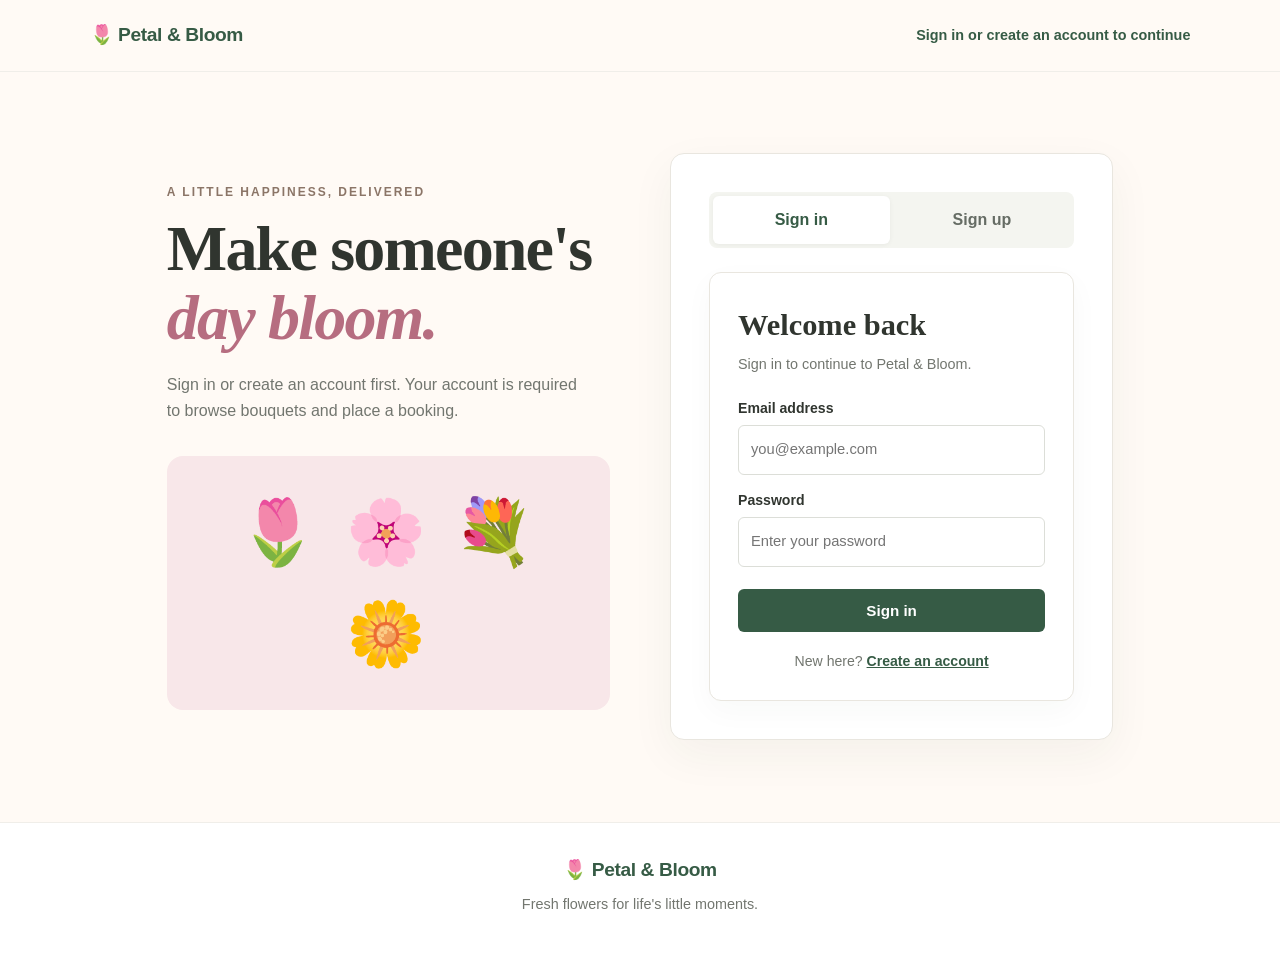
==== index.html @ d1f8afc2 "Update index.html" ====
<!DOCTYPE html>
<html>
<head>
  <title>Petal n Bloom</title>
  <link rel="stylesheet" href="style.css">
  <script src="auth-guard.js"></script>
</head>
<body>
  <header class="site-header">
    <a class="logo" href="#">🌷 Petal & Bloom</a>
    <nav>
      <a href="#flowers">Flowers</a>
      <a href="#booking">Book a bouquet</a>
      <a href="order.html">My orders</a>
      <span id="account-nav"><a href="auth.html">Sign in</a></span>
    </nav>
  </header>

  <main>
    <section class="hero">
      <div class="hero-copy">
        <p class="eyebrow">A little happiness, delivered</p>
        <h1>Flowers for<br><span>every feeling.</span></h1>
        <p>Thoughtful bouquets for birthdays, celebrations, and just-because moments.</p>
        <img src = "img23.jpg">
        <a class="button" href="#flowers">Explore bouquets</a>
      </div>

    </section>

    <section class="section" id="flowers">
      <div class="section-heading">
        <p class="eyebrow">Our favourites</p>
        <h2>Choose your bouquet</h2>
        <p>Simple, fresh, and picked just for you.</p>
      </div>
      <div class="flower-grid">
        <article class="flower-card">
          <div class="bouquet-image pink">🌷🌸🌷</div>
          <div class="card-content">
            <h3>Blush Romance</h3>
            <p>Soft pink blooms with a sweet touch.</p>
            <div class="card-bottom"><strong>₹799</strong><button class="select-button" data-bouquet="Blush Romance" data-price="799">Book this</button></div>
          </div>
        </article>
        <article class="flower-card">
          <div class="bouquet-image sunny">🌼🌻🌼</div>
          <div class="card-content">
            <h3>Sunshine Days</h3>
            <p>Bright yellow flowers to lift the mood.</p>
            <div class="card-bottom"><strong>₹499</strong><button class="select-button" data-bouquet="Sunshine Days" data-price="649">Book this</button></div>
          </div>
        </article>
        <article class="flower-card">
          <div class="bouquet-image lavender">💐🌸💐</div>
          <div class="card-content">
            <h3>Garden Mix</h3>
            <p>A colourful mix inspired by the garden.</p>
            <div class="card-bottom"><strong>₹999</strong><button class="select-button" data-bouquet="Garden Mix" data-price="999">Book this</button></div>
          </div>
        </article>
      </div>
    </section>

    <section class="booking-section" id="booking">
      <div class="booking-intro">
        <p class="eyebrow">Make it special</p>
        <h2>Book your flowers</h2>
        <p>Tell us where and when you'd like your bouquet. We'll prepare your booking details.</p>
        <div class="booking-perks">
          <div><strong>Freshly picked</strong><small>Prepared with care</small></div>
          <div><strong>Personal touch</strong><small>Add your own message</small></div>
          <div><strong>Easy booking</strong><small>Your details are remembered</small></div>
        </div>
        <div class="small-note">Fresh flowers · Thoughtful gifts · Made with care</div>
        <img src="img1.jpg">
      </div>
      <form id="booking-form">
        <label for="customer-name">Your name</label>
        <input id="customer-name" name="name" type="text" placeholder="Enter your name" required>

        <label for="customer-phone">Phone number</label>
        <input id="customer-phone" name="phone" type="tel" placeholder="e.g. 98765 43210" required>

        <label for="bouquet">Bouquet</label>
        <select id="bouquet" name="bouquet" required>
          <option value="">Choose a bouquet</option>
          <option value="Blush Romance" data-price="799">Blush Romance | ₹799</option>
          <option value="Sunshine Days" data-price="499">Sunshine Days | ₹499</option>
          <option value="Garden Mix" data-price="999">Garden Mix | ₹999</option>
        </select>

        <label for="delivery-date">Preferred delivery date</label>
        <input id="delivery-date" name="date" type="date" required>

        <label for="delivery-address">Delivery address</label>
        <textarea id="delivery-address" name="address" rows="3" placeholder="Enter your delivery address" required></textarea>

        <label for="message">Gift message <span>(optional)</span></label>
        <textarea id="message" name="message" rows="2" placeholder="Write a little note"></textarea>

        <div class="total-row"><span>Estimated total</span><strong id="total-price">Choose a bouquet</strong></div>
        <button class="button submit-button" type="submit">Place booking request</button>
      </form>
    </section>
  </main>

  <footer>
    <a class="logo" href="#">🌷 Petal n Bloom</a>
    <p>Fresh flowers for life's little moments.</p>
    <small>© 2026 Petal n Bloom</small>
  </footer>

  <script src="nav.js"></script>
  <script src="script.js"></script>
</body>
</html>
---- style.css ----
:root {
  --green: #365b45;
  --green-dark: #254332;
  --pink: #f8e7e9;
  --cream: #fffaf5;
  --text: #30352f;
  --muted: #72766f;
  --border: #e9e6df;
}
* { box-sizing: border-box; }
html { scroll-behavior: smooth; }
body { margin: 0; font-family: Arial, Helvetica, sans-serif; color: var(--text); background: #fff; line-height: 1.6; }
a { color: inherit; text-decoration: none; }
.site-header { display: flex; align-items: center; justify-content: space-between; padding: 20px 7%; border-bottom: 1px solid #f0eee9; }
.logo { color: var(--green); font-weight: 700; font-size: 1.2rem; letter-spacing: -.4px; }
nav { display: flex; gap: 28px; color: #555c54; font-size: .95rem; }
nav a:hover { color: var(--green); }
.hero { display: grid; grid-template-columns: 1fr 1fr; align-items: center; gap: 40px; padding: 75px 10% 85px; background: var(--cream); overflow: hidden; }
.eyebrow { text-transform: uppercase; letter-spacing: 2px; color: #8b7567; font-size: .75rem; font-weight: 700; margin: 0 0 12px; }
h1, h2, h3, p { margin-top: 0; }
h1 { font-family: Georgia, 'Times New Roman', serif; font-size: clamp(2.8rem, 5vw, 4.6rem); line-height: 1.08; letter-spacing: -1.8px; margin-bottom: 20px; }
h1 span { color: #b66d80; font-style: italic; }
.hero-copy > p:not(.eyebrow) { max-width: 420px; color: var(--muted); margin-bottom: 28px; }
.button { display: inline-block; background: var(--green); color: #fff; padding: 13px 22px; border: 0; border-radius: 6px; font-weight: 700; font-size: .95rem; cursor: pointer; transition: background .2s, transform .2s; }
.button:hover { background: var(--green-dark); transform: translateY(-1px); }
.hero-art { min-height: 320px; border-radius: 48% 48% 12px 12px; background: #f4dfe2; display: flex; align-items: center; justify-content: center; position: relative; }
.flower { position: absolute; filter: drop-shadow(0 8px 5px #b78b8b22); }
.flower-one { font-size: 7rem; left: 21%; top: 17%; transform: rotate(-14deg); }
.flower-two { font-size: 6.5rem; right: 18%; top: 14%; transform: rotate(12deg); }
.flower-three { font-size: 8rem; left: 37%; top: 37%; transform: rotate(5deg); }
.leaf { position: absolute; font-size: 5rem; right: 25%; bottom: 12%; transform: rotate(-20deg); }
.hero-note { position: absolute; bottom: 22px; left: 22px; background: #fffaf5; color: var(--green); border-radius: 8px; padding: 12px 16px; font-family: Georgia, serif; font-style: italic; font-size: .9rem; box-shadow: 0 6px 20px #4c3c2a10; }
.section { padding: 75px 8%; }
.section-heading { text-align: center; margin-bottom: 36px; }
.section-heading h2, .booking-intro h2 { font-family: Georgia, serif; font-size: clamp(2rem, 3vw, 2.8rem); line-height: 1.2; margin-bottom: 10px; }
.section-heading > p:last-child { color: var(--muted); }
.flower-grid { display: grid; grid-template-columns: repeat(3, minmax(0, 1fr)); gap: 24px; max-width: 1100px; margin: auto; }
.flower-card { border: 1px solid var(--border); border-radius: 12px; overflow: hidden; background: #fff; transition: transform .2s, box-shadow .2s; }
.flower-card:hover { transform: translateY(-4px); box-shadow: 0 12px 30px #243d2910; }
.bouquet-image { height: 190px; display: flex; justify-content: center; align-items: center; gap: 4px; font-size: 3.5rem; }
.pink { background: #f8e9ed; }
.sunny { background: #fbf0d6; }
.lavender { background: #eee8f5; }
.card-content { padding: 20px; }
.card-content h3 { margin-bottom: 5px; font-family: Georgia, serif; font-size: 1.3rem; }
.card-content p { color: var(--muted); font-size: .9rem; min-height: 44px; margin-bottom: 18px; }
.card-bottom { display: flex; align-items: center; justify-content: space-between; gap: 10px; }
.card-bottom strong { color: var(--green); font-size: 1.1rem; }
.select-button { border: 1px solid #cbd6cc; background: white; color: var(--green); padding: 9px 12px; border-radius: 5px; cursor: pointer; font-weight: 700; }
.select-button:hover { background: #f0f5f0; }
.booking-section { display: grid; grid-template-columns: .85fr 1fr; gap: 70px; padding: 75px 10%; background: #f7f8f3; align-items: start; }
.booking-intro { padding-top: 22px; }
.booking-intro > p:not(.eyebrow) { color: var(--muted); max-width: 370px; }
.small-note { color: var(--green); font-size: .88rem; margin-top: 28px; line-height: 2; }
form { background: #fff; border: 1px solid var(--border); border-radius: 12px; padding: 28px; box-shadow: 0 10px 30px #1e352008; }
form label { display: block; font-weight: 700; font-size: .88rem; margin: 14px 0 6px; }
form label:first-child { margin-top: 0; }
label span { color: var(--muted); font-weight: 400; }
input, select, textarea { width: 100%; padding: 12px; border: 1px solid #dcded8; border-radius: 6px; background: #fff; color: var(--text); font: inherit; font-size: .92rem; }
input:focus, select:focus, textarea:focus { outline: 2px solid #d4e1d5; border-color: #77917b; }
textarea { resize: vertical; }
.total-row { display: flex; align-items: center; justify-content: space-between; gap: 10px; padding: 18px 0; margin-top: 8px; border-top: 1px solid var(--border); }
.total-row strong { color: var(--green); }
.submit-button { width: 100%; }
.form-note { color: var(--muted); font-size: .76rem; margin: 12px 0 0; text-align: center; }
footer { padding: 32px 7%; text-align: center; border-top: 1px solid #f0eee9; }
footer p { color: var(--muted); margin: 8px 0; font-size: .9rem; }
footer small { color: #90938d; }
.modal { display: none; position: fixed; inset: 0; z-index: 5; background: #17221bc2; padding: 20px; align-items: center; justify-content: center; }
.modal.show { display: flex; }
.modal-card { max-width: 420px; width: 100%; background: #fffaf5; text-align: center; border-radius: 14px; padding: 36px 28px; box-shadow: 0 20px 70px #0002; }
.modal-flower { font-size: 3.2rem; margin-bottom: 10px; }
.modal-card h2 { font-family: Georgia, serif; color: var(--green); }
.modal-card p { color: var(--muted); }
@media (max-width: 760px) {
  .site-header { padding: 16px 5%; }
  nav { gap: 14px; font-size: .82rem; }
  .hero { grid-template-columns: 1fr; padding: 55px 7%; gap: 35px; }
  .hero-art { min-height: 270px; }
  .flower-grid { grid-template-columns: 1fr; max-width: 420px; }
  .bouquet-image { height: 160px; }
  .booking-section { grid-template-columns: 1fr; padding: 55px 6%; gap: 25px; }
  form { padding: 22px; }
}
@media (max-width: 390px) { .logo { font-size: 1rem; } nav { gap: 10px; } nav a { font-size: .75rem; } }


/* Sign-in and sign-up page */
.auth-page { min-height: 100vh; background: var(--cream, #fffaf5); }
.back-link { color: var(--green, #365b45); font-size: .9rem; font-weight: 700; }
.auth-wrap { max-width: 1100px; margin: 0 auto; padding: 65px 6%; display: grid; grid-template-columns: 1fr 1fr; gap: 60px; align-items: center; min-height: calc(100vh - 150px); }
.auth-art { padding: 20px 0; }
.auth-art h1 { font-family: Georgia, serif; font-size: clamp(2.7rem, 5vw, 4.3rem); line-height: 1.08; margin: 0 0 20px; }
.auth-art h1 span { color: #b66d80; font-style: italic; }
.auth-art > p:not(.eyebrow) { max-width: 410px; color: var(--muted, #72766f); }
.auth-flowers { margin-top: 32px; font-size: clamp(2.5rem, 5vw, 4rem); background: #f8e7e9; border-radius: 16px; padding: 25px 18px; text-align: center; letter-spacing: 5px; }
.auth-card { background: white; border: 1px solid #e9e6df; border-radius: 14px; padding: clamp(22px, 4vw, 38px); box-shadow: 0 15px 45px #243d290d; }
.auth-tabs { display: grid; grid-template-columns: 1fr 1fr; background: #f4f5f0; border-radius: 8px; padding: 4px; gap: 4px; margin-bottom: 24px; }
.auth-tab { border: 0; border-radius: 6px; padding: 11px; cursor: pointer; color: #656c64; background: transparent; font: inherit; font-weight: 700; }
.auth-tab.active { color: #365b45; background: white; box-shadow: 0 1px 5px #0000000d; }
.auth-form h2 { font-family: Georgia, serif; font-size: 1.9rem; margin: 0 0 4px; color: #30352f; }
.auth-subtitle { color: #72766f; font-size: .9rem; margin: 0 0 20px; }
.auth-form label { display: block; font-weight: 700; font-size: .88rem; margin: 14px 0 6px; }
.auth-form input { width: 100%; padding: 12px; border: 1px solid #dcded8; border-radius: 6px; font: inherit; font-size: .92rem; }
.auth-form input:focus { outline: 2px solid #d4e1d5; border-color: #77917b; }
.auth-submit { width: 100%; margin-top: 22px; }
.auth-switch { color: #72766f; text-align: center; font-size: .88rem; margin: 18px 0 0; }
.text-button { background: none; border: 0; padding: 0; color: #365b45; text-decoration: underline; font: inherit; font-weight: 700; cursor: pointer; }
.auth-message { display: none; border-radius: 6px; padding: 10px 12px; margin: 0 0 16px; font-size: .88rem; }
.auth-message.show { display: block; }
.auth-message.error { background: #fff0ed; color: #9b3526; }
.auth-message.success { background: #edf6ee; color: #285b38; }
.demo-note { color: #898d86; font-size: .74rem; line-height: 1.5; margin: 22px 0 0; text-align: center; }
.auth-page footer { background: #fff; }
@media (max-width: 760px) {
  .auth-wrap { grid-template-columns: 1fr; gap: 24px; padding: 35px 6% 50px; }
  .auth-art { padding: 0; }
  .auth-art h1 { font-size: 2.8rem; }
  .auth-flowers { padding: 16px; margin-top: 20px; }
}

/* Order page and delivery tracking */
.orders-page { min-height: 65vh; background: #fffaf5; padding: 65px 7% 80px; }
.orders-heading { max-width: 900px; margin: 0 auto 35px; }
.orders-heading h1 { font-family: Georgia, serif; font-size: clamp(2.6rem, 5vw, 4rem); margin: 8px 0 12px; }
.orders-heading h1 span { color: #b66d80; font-style: italic; }
.orders-heading > p:last-child { color: var(--muted); }
.order-card, .empty-orders { max-width: 900px; margin: 0 auto 24px; background: white; border: 1px solid var(--border); border-radius: 14px; padding: 28px; box-shadow: 0 10px 30px #1e352008; }
.order-card-heading { display: flex; justify-content: space-between; align-items: center; gap: 15px; padding-bottom: 20px; border-bottom: 1px solid var(--border); }
.order-label { color: var(--muted); font-size: .72rem; letter-spacing: 1.5px; margin: 0 0 5px; }
.order-card-heading h2, .empty-orders h2 { font-family: Georgia, serif; color: var(--green); margin: 0; }
.order-status { background: #edf5ed; color: var(--green); padding: 8px 12px; border-radius: 30px; font-size: .82rem; font-weight: 700; }
.order-details { display: grid; grid-template-columns: 1fr 1fr; gap: 18px; padding: 22px 0; }
.order-details div { display: flex; flex-direction: column; gap: 5px; overflow-wrap: anywhere; }
.order-details span { color: var(--muted); font-size: .82rem; }
.tracking-title { font-family: Georgia, serif; margin: 8px 0 20px; }
.tracking-steps { display: grid; grid-template-columns: repeat(4, 1fr); gap: 10px; }
.tracking-step { display: flex; flex-direction: column; align-items: center; text-align: center; gap: 9px; color: #858980; font-size: .82rem; }
.step-dot { width: 32px; height: 32px; display: grid; place-items: center; border-radius: 50%; border: 1px solid #dcded8; background: #f5f5f1; font-weight: 700; }
.tracking-step.current { color: var(--green); font-weight: 700; }
.tracking-step.current .step-dot { color: white; background: var(--green); border-color: var(--green); }
.tracking-note { margin: 22px 0 0; padding: 12px 14px; border-radius: 7px; background: #f7f8f3; color: var(--muted); font-size: .8rem; line-height: 1.5; }
.empty-orders { text-align: center; padding: 45px 25px; }
.empty-orders > div { font-size: 3rem; }
.empty-orders p { color: var(--muted); }
.order-actions { max-width: 900px; margin: 25px auto 0; }
@media (max-width: 600px) { .orders-page { padding: 45px 5% 60px; } .order-card { padding: 20px; } .order-details { grid-template-columns: 1fr; } .tracking-steps { grid-template-columns: repeat(2, 1fr); row-gap: 22px; } .order-card-heading { align-items: flex-start; flex-direction: column; } }


/* Account profile */
.profile-page { max-width: 850px; margin: 0 auto; padding: 55px 24px 80px; }
.profile-card { border: 1px solid var(--border); border-radius: 14px; padding: 28px; margin: 24px 0; box-shadow: 0 8px 28px #243d2908; }
.profile-card h2 { font-family: Georgia, serif; margin-bottom: 6px; }
.profile-hint { color: var(--muted); }
.profile-form { display: grid; gap: 10px; max-width: 560px; }
.profile-form input { width: 100%; padding: 12px 13px; border: 1px solid var(--border); border-radius: 7px; font: inherit; margin-bottom: 8px; }
.profile-form .button { justify-self: start; }
.profile-update-item { display: grid; grid-template-columns: 1fr auto; gap: 5px 12px; padding: 15px 0; border-bottom: 1px solid var(--border); }
.profile-update-item p { grid-column: 1 / -1; color: var(--muted); margin: 0; font-size: .9rem; }
.profile-orders-button { margin-top: 22px; }
.profile-nav-link { white-space: nowrap; }
@media (max-width: 700px) {
  .site-header { align-items: flex-start; gap: 15px; flex-direction: column; }
  nav { flex-wrap: wrap; gap: 14px; }
  .profile-card { padding: 20px; }
}


/* Accessible, responsive profile layout */
.profile-page { max-width: 1120px; padding: 48px 24px 76px; }
.profile-page-heading { max-width: 760px; margin: 0 auto 30px; }
.profile-page-heading h1 { font-family: Georgia, serif; font-size: clamp(2.35rem, 4vw, 3.4rem); line-height: 1.08; margin: 8px 0 12px; color: var(--text, #30362f); }
.profile-page-heading h1 span { color: #b66d80; font-style: italic; }
.profile-intro { color: var(--muted); line-height: 1.65; max-width: 600px; margin: 0; }
.profile-layout { display: grid; grid-template-columns: 250px minmax(0, 1fr); gap: 24px; align-items: start; }
.profile-sidebar { border: 1px solid var(--border); border-radius: 14px; background: #fff; padding: 20px; position: sticky; top: 20px; }
.profile-identity { display: flex; align-items: center; gap: 12px; padding: 2px 0 20px; border-bottom: 1px solid var(--border); min-width: 0; }
.profile-avatar { width: 44px; height: 44px; flex: 0 0 44px; display: grid; place-items: center; border-radius: 50%; background: #f8e9ec; font-size: 1.25rem; }
.profile-identity-label { margin: 0 0 3px; color: var(--muted); font-size: .78rem; }
.profile-identity-name { margin: 0; font-weight: 700; overflow-wrap: anywhere; }
.profile-menu { display: grid; gap: 6px; padding: 18px 0; }
.profile-menu-link { display: flex; align-items: center; gap: 10px; padding: 11px 12px; border-radius: 8px; text-decoration: none; color: var(--text, #30362f); line-height: 1.35; }
.profile-menu-link:hover { background: #f8f5f1; }
.profile-menu-link.active { color: #2f5a43; background: #edf4ee; font-weight: 700; }
.profile-sidebar-footer { border-top: 1px solid var(--border); padding-top: 16px; }
.profile-sidebar-footer p { color: var(--muted); font-size: .88rem; margin: 0 0 8px; }
.profile-content { min-width: 0; }
.profile-card { margin: 0 0 22px; padding: clamp(20px, 3vw, 30px); background: #fff; }
.profile-section-heading { display: flex; align-items: flex-start; justify-content: space-between; gap: 16px; margin-bottom: 24px; }
.profile-section-heading .eyebrow { margin: 0 0 7px; }
.profile-section-heading h2 { font-family: Georgia, serif; font-size: clamp(1.35rem, 2.4vw, 1.75rem); margin: 0 0 7px; line-height: 1.2; }
.profile-section-heading .profile-hint { margin: 0; line-height: 1.55; }
.profile-section-icon { display: grid; place-items: center; width: 42px; height: 42px; flex: 0 0 42px; background: #fbf0f2; border-radius: 12px; color: #b66d80; font-size: 1.35rem; }
.profile-fields-grid { display: grid; grid-template-columns: repeat(2, minmax(0, 1fr)); gap: 18px 16px; }
.profile-field { min-width: 0; display: grid; gap: 7px; }
.profile-field-wide { grid-column: 1 / -1; }
.profile-field label { font-size: .92rem; font-weight: 700; }
.profile-form input { margin: 0; min-height: 46px; color: #30362f; background: #fff; }
.profile-form input:focus-visible, .profile-menu-link:focus-visible, .profile-form button:focus-visible, .profile-sidebar button:focus-visible, .profile-orders-button:focus-visible { outline: 3px solid #bb7a8a; outline-offset: 3px; }
.field-help { color: var(--muted); font-size: .82rem; line-height: 1.45; margin: 0; }
.profile-form-actions { display: flex; align-items: center; flex-wrap: wrap; gap: 14px; margin-top: 22px; }
.profile-save-note { color: var(--muted); font-size: .84rem; }
.button-secondary { background: #fff; color: #315b43; border: 1px solid #b9cbbd; }
.button-secondary:hover { background: #f1f6f1; color: #254a35; }
.profile-update-item { align-items: start; }
.profile-update-item strong { overflow-wrap: anywhere; }
.order-status { display: inline-block; justify-self: end; border-radius: 999px; background: #edf4ee; color: #2f5a43; padding: 5px 10px; font-size: .78rem; font-weight: 700; text-align: center; }
.profile-orders-button { margin-top: 20px; }
.profile-sidebar .text-button { min-height: 36px; }
@media (max-width: 760px) {
  .profile-page { padding: 34px 18px 56px; }
  .profile-layout { grid-template-columns: minmax(0, 1fr); gap: 18px; }
  .profile-sidebar { position: static; padding: 16px; }
  .profile-menu { grid-template-columns: repeat(2, minmax(0, 1fr)); }
  .profile-menu-link { align-items: flex-start; font-size: .9rem; }
  .profile-menu-link:last-child { grid-column: 1 / -1; }
  .profile-sidebar-footer { display: flex; align-items: center; justify-content: space-between; gap: 12px; }
  .profile-sidebar-footer p { margin: 0; }
}
@media (max-width: 480px) {
  .profile-fields-grid { grid-template-columns: minmax(0, 1fr); }
  .profile-field-wide { grid-column: auto; }
  .profile-menu { grid-template-columns: minmax(0, 1fr); }
  .profile-menu-link:last-child { grid-column: auto; }
  .profile-section-icon { display: none; }
  .profile-update-item { grid-template-columns: minmax(0, 1fr); }
  .order-status { justify-self: start; }
  .profile-update-item p { grid-column: auto; }
  .profile-form-actions { align-items: flex-start; flex-direction: column; }
}
@media (prefers-reduced-motion: reduce) {
  .button { transition: none; }
  .button:hover { transform: none; }
}

/* Warm, fuller layouts: keep large panels visually alive without changing the demo data model. */
.profile-body { background: #f8faf6; }
.profile-page { max-width: 1240px; padding-top: 38px; }
.profile-welcome { display: flex; justify-content: space-between; align-items: end; gap: 30px; margin-bottom: 26px; padding: 8px 4px 0; }
.profile-welcome h1 { font-size: clamp(2.25rem, 4vw, 3.65rem); margin: 0 0 10px; }
.profile-welcome .profile-intro { max-width: 700px; }
.profile-welcome-action { flex: 0 0 auto; display: inline-flex; align-items: center; gap: 7px; padding: 11px 15px; border-radius: 999px; background: #edf4ee; color: #2f5a43; font-weight: 700; border: 1px solid #d7e5da; }
.profile-welcome-action:hover { background: #e4efe6; }
.profile-layout { grid-template-columns: 270px minmax(0, 1fr); gap: 26px; }
.profile-sidebar { overflow: hidden; background: linear-gradient(180deg, #ffffff 0%, #f8fbf7 100%); box-shadow: 0 12px 32px #243d2909; }
.profile-brand-card { padding-bottom: 18px; border-bottom: 1px solid var(--border); }
.profile-brand-card .profile-avatar { width: 58px; height: 58px; font-size: 1.7rem; margin-bottom: 12px; box-shadow: inset 0 0 0 8px #f8e9ec; }
.profile-identity-label { letter-spacing: 1.3px; text-transform: uppercase; font-size: .68rem; font-weight: 700; }
.profile-identity-name { font-family: Georgia, serif; font-size: 1.12rem; margin-bottom: 8px; }
.profile-member-pill { display: inline-block; background: #fff2f4; color: #a35e72; border-radius: 999px; padding: 4px 9px; font-size: .7rem; font-weight: 700; }
.profile-menu { padding: 15px 0; }
.profile-menu-link { padding: 12px 13px; }
.profile-sidebar-note { display: flex; gap: 10px; padding: 13px; background: #eef6ef; border-radius: 12px; color: #315b43; font-size: .78rem; line-height: 1.4; }
.profile-sidebar-note > span { font-size: 1.1rem; }
.profile-sidebar-note p { margin: 3px 0 0; color: #65766a; }
.profile-sidebar-footer { margin-top: 15px; }
.profile-floral-art { min-height: 105px; margin: 18px -20px -20px; padding: 10px 18px; background: linear-gradient(135deg, #edf6ef, #f8eef0); color: #477258; font-size: 2.2rem; line-height: .85; position: relative; overflow: hidden; }
.profile-floral-art span { color: #c66f87; font-size: 2.8rem; }
.profile-floral-art small { position: absolute; right: 15px; bottom: 13px; font-family: Georgia, serif; font-size: .76rem; line-height: 1.15; color: #52705d; text-align: right; }
.profile-card { border-color: #e4e8e1; box-shadow: 0 12px 35px #243d2908; }
.profile-personal-card { min-height: 410px; }
.profile-input-wrap { display: flex; align-items: center; min-height: 48px; border: 1px solid #dcded8; border-radius: 9px; background: #fff; overflow: hidden; }
.profile-input-wrap > span { width: 42px; display: grid; place-items: center; color: #477258; font-size: .9rem; }
.profile-input-wrap input { border: 0 !important; border-radius: 0 !important; box-shadow: none !important; padding-left: 0; }
.profile-input-wrap:focus-within { outline: 2px solid #d4e1d5; border-color: #77917b; }
.profile-input-wrap input:focus { outline: none; }
.mini-link { color: #2f6a45; font-size: .86rem; font-weight: 700; white-space: nowrap; }
.profile-updates-card { min-height: 250px; }
.profile-updates-card #profile-updates:empty { min-height: 70px; }
.profile-update-item { background: #fbfcfa; border: 1px solid #e8ede7; border-radius: 10px; padding: 13px 14px; margin-bottom: 9px; }
.profile-discovery { display: flex; align-items: center; justify-content: space-between; gap: 18px; margin-top: 16px; padding: 14px; border-radius: 12px; background: linear-gradient(90deg, #fff5f6, #f1f7f2); border: 1px solid #eee9e5; }
.discovery-copy { display: flex; align-items: center; gap: 12px; }
.discovery-icon { width: 38px; height: 38px; display: grid; place-items: center; border-radius: 11px; background: #fff; font-size: 1.3rem; }
.discovery-copy strong { display: block; font-size: .9rem; }
.discovery-copy p { margin: 2px 0 0; color: var(--muted); font-size: .78rem; line-height: 1.4; }
.profile-discovery .button { padding: 10px 14px; white-space: nowrap; }

.booking-section { grid-template-columns: .95fr 1.05fr; gap: 58px; padding-top: 82px; padding-bottom: 82px; background: linear-gradient(135deg, #f4f8f2 0%, #fbf7f4 100%); }
.booking-intro { position: relative; }
.booking-showcase { height: 235px; margin: 30px 0 24px; position: relative; border-radius: 28px; overflow: hidden; background: radial-gradient(circle at 70% 20%, #fff 0 10%, transparent 11%), linear-gradient(135deg, #e9f2e9, #f8e9ec); box-shadow: inset 0 0 0 1px #e3e9e2; }
.booking-showcase::before, .booking-showcase::after { content: ''; position: absolute; border-radius: 50%; background: #ffffff75; }
.booking-showcase::before { width: 170px; height: 170px; left: -45px; bottom: -75px; }
.booking-showcase::after { width: 110px; height: 110px; right: -25px; top: -35px; }
.showcase-bloom { position: absolute; z-index: 1; filter: drop-shadow(0 8px 7px #6d756c22); }
.bloom-a { font-size: 5.2rem; left: 17%; bottom: 25px; transform: rotate(-10deg); }
.bloom-b { font-size: 4.4rem; left: 39%; top: 37px; transform: rotate(8deg); }
.bloom-c { font-size: 4.8rem; right: 17%; bottom: 33px; transform: rotate(12deg); }
.showcase-leaf { position: absolute; z-index: 1; font-size: 4.2rem; right: 33%; bottom: 8px; transform: rotate(-20deg); }
.showcase-tag { position: absolute; z-index: 2; right: 18px; top: 18px; padding: 9px 12px; background: #fffaf5e8; color: #365b45; border-radius: 10px; font-family: Georgia, serif; font-size: .78rem; line-height: 1.15; box-shadow: 0 8px 20px #31432d14; }
.showcase-tag strong { font-size: .95rem; }
.booking-perks { display: grid; grid-template-columns: repeat(3, 1fr); gap: 9px; }
.booking-perks > div { padding: 12px 10px; border: 1px solid #e0e8df; background: #ffffffaa; border-radius: 11px; }
.booking-perks span { display: block; color: #b66d80; font-weight: 700; margin-bottom: 2px; }
.booking-perks strong { display: block; font-size: .76rem; color: #315b43; }
.booking-perks small { display: block; color: var(--muted); font-size: .68rem; line-height: 1.3; margin-top: 2px; }
.booking-section form { box-shadow: 0 18px 50px #243d2914; border-color: #e5e8e2; padding: 30px; }
.booking-section form::before { content: 'YOUR BOOKING DETAILS'; display: block; color: #8b7567; letter-spacing: 2px; font-size: .68rem; font-weight: 700; margin-bottom: 8px; }

@media (max-width: 820px) {
  .profile-welcome { align-items: flex-start; flex-direction: column; }
  .profile-welcome-action { align-self: flex-start; }
  .booking-perks { grid-template-columns: 1fr; }
}
@media (max-width: 760px) {
  .profile-floral-art { display: none; }
  .profile-discovery { align-items: flex-start; flex-direction: column; }
  .profile-discovery .button { width: 100%; text-align: center; }
  .booking-showcase { height: 210px; }
  .booking-section form { padding: 22px; }
}
.profile-empty-state { display: flex; align-items: center; gap: 14px; padding: 16px; border: 1px dashed #d8e2d9; border-radius: 12px; background: #fbfcfa; color: #315b43; }
.empty-bloom { width: 46px; height: 46px; display: grid; place-items: center; flex: 0 0 46px; border-radius: 14px; background: #f9e9ed; font-size: 1.5rem; }
.profile-empty-state strong { font-size: .9rem; }
.profile-empty-state p { margin: 3px 0 0; color: var(--muted); font-size: .78rem; line-height: 1.45; }
@media (max-width: 480px) { .profile-empty-state { align-items: flex-start; } }
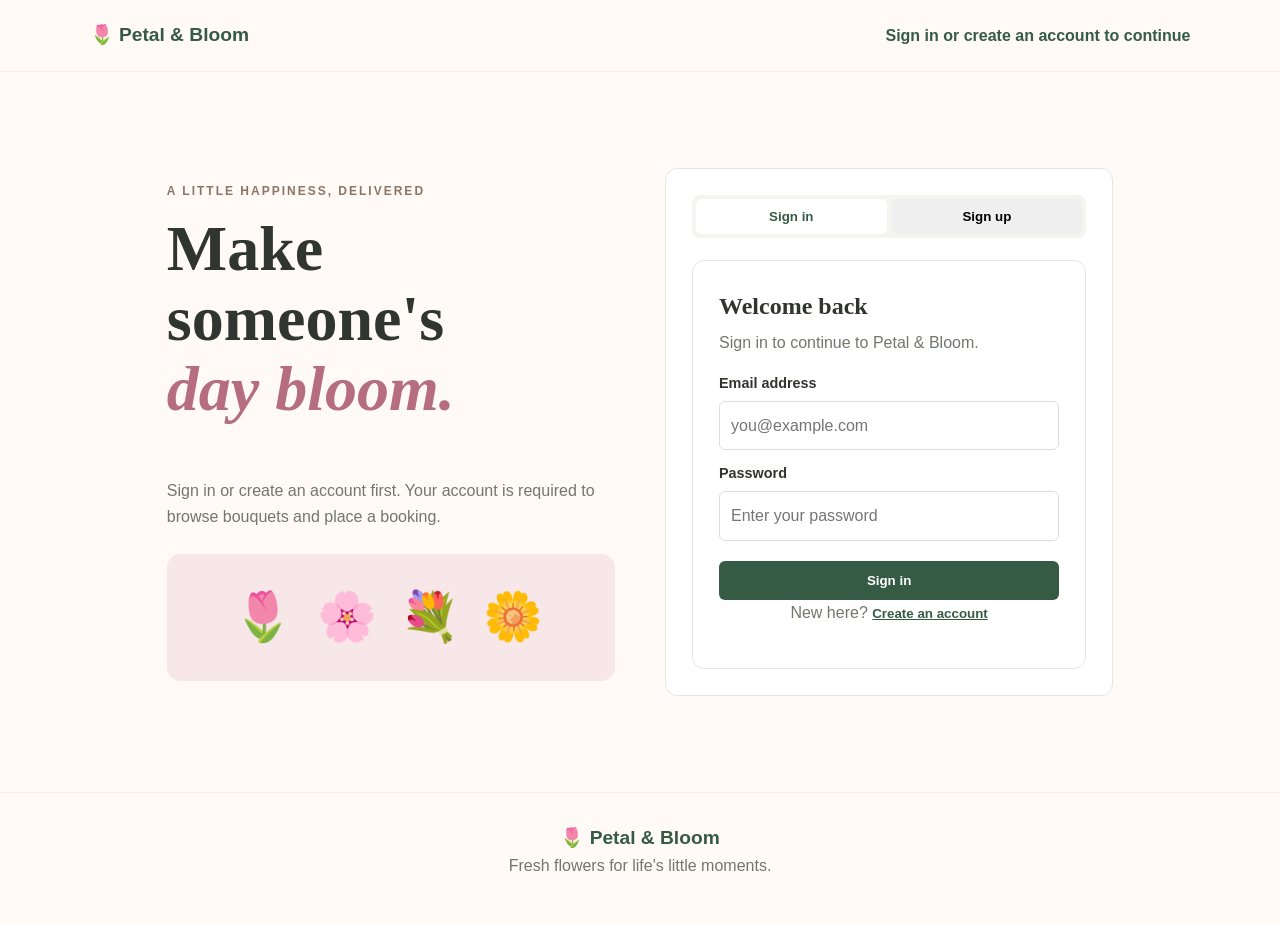
==== commit c7a1bd8e: "Upload complete website project" ====
--- a/index.html
+++ b/index.html
@@ -1,31 +1,34 @@
 <!DOCTYPE html>
-<html>
+<html lang="en">
 <head>
+  <meta charset="UTF-8">
+  <meta name="viewport" content="width=device-width, initial-scale=1.0">
   <title>Petal n Bloom</title>
-  <link rel="stylesheet" href="style.css">
-  <script src="auth-guard.js"></script>
+  <link rel="stylesheet" href="styles/style.css">
+  <script src="js/auth-guard.js"></script>
 </head>
 <body>
+
   <header class="site-header">
-    <a class="logo" href="#">🌷 Petal & Bloom</a>
+    <a class="logo" href="#">🌷 Petal n Bloom</a>
     <nav>
       <a href="#flowers">Flowers</a>
       <a href="#booking">Book a bouquet</a>
-      <a href="order.html">My orders</a>
-      <span id="account-nav"><a href="auth.html">Sign in</a></span>
+      <a href="templates/order.html">My orders</a>
+      <span id="account-nav"><a href="templates/auth.html">Sign in</a></span>
     </nav>
   </header>
 
   <main>
+    
     <section class="hero">
       <div class="hero-copy">
         <p class="eyebrow">A little happiness, delivered</p>
         <h1>Flowers for<br><span>every feeling.</span></h1>
         <p>Thoughtful bouquets for birthdays, celebrations, and just-because moments.</p>
-        <img src = "img23.jpg">
+        <img class="hero-image" src="images/img23.jpg" alt="Assorted fresh flower bouquet">
         <a class="button" href="#flowers">Explore bouquets</a>
       </div>
-
     </section>
 
     <section class="section" id="flowers">
@@ -34,29 +37,41 @@
         <h2>Choose your bouquet</h2>
         <p>Simple, fresh, and picked just for you.</p>
       </div>
+
       <div class="flower-grid">
         <article class="flower-card">
-          <div class="bouquet-image pink">🌷🌸🌷</div>
+          <div class="bouquet-image pink" aria-hidden="true">🌷🌸🌷</div>
           <div class="card-content">
             <h3>Blush Romance</h3>
             <p>Soft pink blooms with a sweet touch.</p>
-            <div class="card-bottom"><strong>₹799</strong><button class="select-button" data-bouquet="Blush Romance" data-price="799">Book this</button></div>
+            <div class="card-bottom">
+              <strong>₹799</strong>
+              <button type="button" class="select-button" data-bouquet="Blush Romance" data-price="799">Book this</button>
+            </div>
           </div>
         </article>
+
         <article class="flower-card">
-          <div class="bouquet-image sunny">🌼🌻🌼</div>
+          <div class="bouquet-image sunny" aria-hidden="true">🌼🌻🌼</div>
           <div class="card-content">
             <h3>Sunshine Days</h3>
             <p>Bright yellow flowers to lift the mood.</p>
-            <div class="card-bottom"><strong>₹499</strong><button class="select-button" data-bouquet="Sunshine Days" data-price="649">Book this</button></div>
+            <div class="card-bottom">
+              <strong>₹499</strong>
+              <button type="button" class="select-button" data-bouquet="Sunshine Days" data-price="499">Book this</button>
+            </div>
           </div>
         </article>
+
         <article class="flower-card">
-          <div class="bouquet-image lavender">💐🌸💐</div>
+          <div class="bouquet-image lavender" aria-hidden="true">💐🌸💐</div>
           <div class="card-content">
             <h3>Garden Mix</h3>
             <p>A colourful mix inspired by the garden.</p>
-            <div class="card-bottom"><strong>₹999</strong><button class="select-button" data-bouquet="Garden Mix" data-price="999">Book this</button></div>
+            <div class="card-bottom">
+              <strong>₹999</strong>
+              <button type="button" class="select-button" data-bouquet="Garden Mix" data-price="999">Book this</button>
+            </div>
           </div>
         </article>
       </div>
@@ -67,14 +82,26 @@
         <p class="eyebrow">Make it special</p>
         <h2>Book your flowers</h2>
         <p>Tell us where and when you'd like your bouquet. We'll prepare your booking details.</p>
+
         <div class="booking-perks">
-          <div><strong>Freshly picked</strong><small>Prepared with care</small></div>
-          <div><strong>Personal touch</strong><small>Add your own message</small></div>
-          <div><strong>Easy booking</strong><small>Your details are remembered</small></div>
+          <div>
+            <strong>Freshly picked</strong>
+            <small>Prepared with care</small>
+          </div>
+          <div>
+            <strong>Personal touch</strong>
+            <small>Add your own message</small>
+          </div>
+          <div>
+            <strong>Easy booking</strong>
+            <small>Your details are remembered</small>
+          </div>
         </div>
+
         <div class="small-note">Fresh flowers · Thoughtful gifts · Made with care</div>
-        <img src="img1.jpg">
+        <img class="booking-image" src="images/img1.webp" alt="Handcrafted floral arrangement">
       </div>
+
       <form id="booking-form">
         <label for="customer-name">Your name</label>
         <input id="customer-name" name="name" type="text" placeholder="Enter your name" required>
@@ -99,7 +126,11 @@
         <label for="message">Gift message <span>(optional)</span></label>
         <textarea id="message" name="message" rows="2" placeholder="Write a little note"></textarea>
 
-        <div class="total-row"><span>Estimated total</span><strong id="total-price">Choose a bouquet</strong></div>
+        <div class="total-row">
+          <span>Estimated total</span>
+          <strong id="total-price">Choose a bouquet</strong>
+        </div>
+
         <button class="button submit-button" type="submit">Place booking request</button>
       </form>
     </section>
@@ -109,9 +140,10 @@
     <a class="logo" href="#">🌷 Petal n Bloom</a>
     <p>Fresh flowers for life's little moments.</p>
     <small>© 2026 Petal n Bloom</small>
+    <p><a href="php/basic.php">Try our basic PHP example</a></p>
   </footer>
 
-  <script src="nav.js"></script>
-  <script src="script.js"></script>
+  <script src="js/nav.js"></script>
+  <script src="js/script.js"></script>
 </body>
 </html>
--- a/styles/style.css
+++ b/styles/style.css
@@ -0,0 +1,287 @@
+
+
+
+:root {
+  --green: #365b45;
+  --dark-green: #254332;
+  --pink: #f8e7e9;
+  --cream: #fffaf5;
+  --text: #30352f;
+  --muted: #72766f;
+  --border: #e9e6df;
+}
+
+* { box-sizing: border-box; }
+body {
+  margin: 0;
+  font-family: Arial, sans-serif;
+  color: var(--text);
+  line-height: 1.6;
+  background: white;
+}
+a { color: inherit; text-decoration: none; }
+h1, h2, h3, p { margin-top: 0; }
+
+
+.site-header {
+  display: flex;
+  justify-content: space-between;
+  align-items: center;
+  padding: 20px 7%;
+  border-bottom: 1px solid #f0eee9;
+}
+.logo { color: var(--green); font-size: 1.2rem; font-weight: bold; }
+nav { display: flex; gap: 24px; color: #555c54; }
+nav a:hover, .mini-link:hover { color: var(--green); }
+
+
+.hero {
+  display: grid;
+  grid-template-columns: 1fr;
+  gap: 35px;
+  padding: 70px 10%;
+  background: var(--cream);
+}
+.eyebrow {
+  margin-bottom: 12px;
+  color: #8b7567;
+  font-size: .75rem;
+  font-weight: bold;
+  letter-spacing: 2px;
+  text-transform: uppercase;
+}
+h1, .section-heading h2, .booking-intro h2,
+.auth-form h2, .modal-card h2, .tracking-title,
+.profile-card h2, .order-card-heading h2 {
+  font-family: Georgia, serif;
+}
+h1 { font-size: clamp(2.5rem, 5vw, 4rem); line-height: 1.1; }
+h1 span, .profile-page-heading h1 span { color: #b66d80; font-style: italic; }
+.hero-copy > p:not(.eyebrow), .booking-intro > p:not(.eyebrow) { color: var(--muted); max-width: 420px; }
+.button, .select-button, .auth-tab, .text-button { cursor: pointer; }
+.button {
+  display: inline-block;
+  padding: 12px 22px;
+  color: white;
+  background: var(--green);
+  border: 0;
+  border-radius: 6px;
+  font-weight: bold;
+}
+.button:hover { background: var(--dark-green); }
+.hero-art {
+  min-height: 300px;
+  position: relative;
+  display: flex;
+  align-items: center;
+  justify-content: center;
+  background: #f4dfe2;
+  border-radius: 48% 48% 12px 12px;
+}
+.flower, .leaf { position: absolute; }
+.flower-one { top: 17%; left: 21%; font-size: 7rem; transform: rotate(-14deg); }
+.flower-two { top: 14%; right: 18%; font-size: 6.5rem; transform: rotate(12deg); }
+.flower-three { top: 37%; left: 37%; font-size: 8rem; }
+.leaf { right: 25%; bottom: 12%; font-size: 5rem; }
+.hero-note, .showcase-tag {
+  position: absolute;
+  padding: 10px 14px;
+  color: var(--green);
+  background: var(--cream);
+  border-radius: 8px;
+  font-family: Georgia, serif;
+}
+.hero-note { bottom: 20px; left: 20px; }
+
+
+.section { padding: 70px 8%; }
+.section-heading { margin-bottom: 35px; text-align: center; }
+.section-heading h2, .booking-intro h2 { font-size: 2.3rem; }
+.section-heading > p:last-child { color: var(--muted); }
+.flower-grid { display: grid; grid-template-columns: repeat(3, 1fr); gap: 24px; max-width: 1100px; margin: auto; }
+.flower-card { overflow: hidden; border: 1px solid var(--border); border-radius: 12px; }
+.flower-card:hover { transform: translateY(-3px); }
+.bouquet-image { height: 190px; display: flex; align-items: center; justify-content: center; gap: 5px; font-size: 3.5rem; }
+.pink { background: #f8e9ed; }
+.sunny { background: #fbf0d6; }
+.lavender { background: #eee8f5; }
+.card-content { padding: 20px; }
+.card-content h3 { font-family: Georgia, serif; }
+.card-content p { min-height: 44px; color: var(--muted); font-size: .9rem; }
+.card-bottom { display: flex; justify-content: space-between; align-items: center; gap: 10px; }
+.card-bottom strong, .total-row strong { color: var(--green); }
+.select-button { padding: 9px 12px; color: var(--green); background: white; border: 1px solid #cbd6cc; border-radius: 5px; font-weight: bold; }
+.select-button:hover { background: #f0f5f0; }
+
+
+.booking-section { display: grid; grid-template-columns: 1fr 1fr; gap: 55px; padding: 75px 10%; background: #f7f8f3; }
+.booking-intro { padding-top: 20px; }
+.small-note { margin-top: 25px; color: var(--green); }
+form, .auth-card, .order-card, .empty-orders, .profile-card {
+  padding: 26px;
+  background: white;
+  border: 1px solid var(--border);
+  border-radius: 12px;
+}
+form label, .auth-form label, .profile-field label { display: block; margin: 12px 0 6px; font-weight: bold; font-size: .9rem; }
+input, select, textarea {
+  width: 100%;
+  padding: 11px;
+  color: var(--text);
+  background: white;
+  border: 1px solid #dcded8;
+  border-radius: 6px;
+  font: inherit;
+}
+input:focus, select:focus, textarea:focus { outline: 2px solid #d4e1d5; }
+textarea { resize: vertical; }
+.total-row { display: flex; justify-content: space-between; padding: 16px 0; border-top: 1px solid var(--border); }
+.submit-button { width: 100%; }
+.form-note, .demo-note { color: var(--muted); font-size: .78rem; text-align: center; }
+
+
+footer { padding: 30px 7%; text-align: center; border-top: 1px solid #f0eee9; }
+footer p, footer small { color: var(--muted); }
+.modal { display: none; position: fixed; inset: 0; z-index: 5; align-items: center; justify-content: center; padding: 20px; background: #17221bc2; }
+.modal.show { display: flex; }
+.modal-card { width: 100%; max-width: 420px; padding: 35px 25px; text-align: center; background: var(--cream); border-radius: 14px; }
+.modal-flower { font-size: 3rem; }
+
+
+.auth-page { min-height: 100vh; background: var(--cream); }
+.back-link { color: var(--green); font-weight: bold; }
+.auth-wrap { display: grid; grid-template-columns: 1fr 1fr; gap: 50px; align-items: center; max-width: 1100px; min-height: 80vh; margin: auto; padding: 50px 6%; }
+.auth-art h1 { font-family: Georgia, serif; }
+.auth-art > p:not(.eyebrow), .auth-subtitle, .auth-switch { color: var(--muted); }
+.auth-flowers { margin-top: 25px; padding: 25px; text-align: center; font-size: 3rem; letter-spacing: 5px; background: var(--pink); border-radius: 14px; }
+.auth-tabs { display: grid; grid-template-columns: 1fr 1fr; gap: 5px; padding: 4px; margin-bottom: 22px; background: #f4f5f0; border-radius: 8px; }
+.auth-tab { padding: 10px; border: 0; border-radius: 6px; font-weight: bold; }
+.auth-tab.active { color: var(--green); background: white; }
+.auth-form h2 { margin-bottom: 5px; }
+.auth-submit { width: 100%; margin-top: 20px; }
+.auth-switch { text-align: center; }
+.text-button { padding: 0; color: var(--green); background: none; border: 0; font-weight: bold; text-decoration: underline; }
+.auth-message { display: none; padding: 10px; margin-bottom: 15px; border-radius: 6px; }
+.auth-message.show { display: block; }
+.auth-message.error { color: #9b3526; background: #fff0ed; }
+.auth-message.success { color: #285b38; background: #edf6ee; }
+
+
+.orders-page { min-height: 65vh; padding: 55px 7%; background: var(--cream); }
+.orders-heading, .order-card, .empty-orders, .order-actions { max-width: 900px; margin-right: auto; margin-left: auto; }
+.orders-heading { margin-bottom: 30px; }
+.orders-heading h1 { margin-bottom: 10px; }
+.orders-heading > p:last-child, .order-label, .order-details span { color: var(--muted); }
+.order-card, .empty-orders { margin-bottom: 22px; }
+.order-card-heading { display: flex; justify-content: space-between; align-items: center; gap: 15px; padding-bottom: 18px; border-bottom: 1px solid var(--border); }
+.order-card-heading h2, .empty-orders h2 { color: var(--green); }
+.order-status { padding: 6px 11px; color: var(--green); background: #edf4ee; border-radius: 20px; font-size: .8rem; font-weight: bold; }
+.order-details { display: grid; grid-template-columns: 1fr 1fr; gap: 18px; padding: 20px 0; }
+.order-details div { display: flex; flex-direction: column; overflow-wrap: anywhere; }
+.tracking-steps { display: grid; grid-template-columns: repeat(4, 1fr); gap: 10px; }
+.tracking-step { display: flex; flex-direction: column; align-items: center; gap: 8px; color: #858980; text-align: center; font-size: .82rem; }
+.step-dot { display: grid; place-items: center; width: 32px; height: 32px; border: 1px solid #dcded8; border-radius: 50%; background: #f5f5f1; }
+.tracking-step.current { color: var(--green); font-weight: bold; }
+.tracking-step.current .step-dot { color: white; background: var(--green); }
+.tracking-note { padding: 12px; color: var(--muted); background: #f7f8f3; border-radius: 7px; font-size: .8rem; }
+.empty-orders { padding: 40px 25px; text-align: center; }
+.empty-orders > div { font-size: 3rem; }
+
+
+.profile-body { background: #f8faf6; }
+.profile-page { max-width: 1100px; margin: auto; padding: 45px 24px 75px; }
+.profile-page-heading { max-width: 760px; margin: 0 auto 28px; }
+.profile-page-heading h1 { font-size: 3rem; }
+.profile-intro, .profile-hint, .field-help, .profile-save-note { color: var(--muted); }
+.profile-layout { display: grid; grid-template-columns: 250px 1fr; gap: 24px; align-items: start; }
+.profile-sidebar { position: sticky; top: 20px; padding: 20px; background: white; border: 1px solid var(--border); border-radius: 12px; }
+.profile-identity { display: flex; align-items: center; gap: 12px; padding-bottom: 18px; border-bottom: 1px solid var(--border); }
+.profile-avatar, .profile-section-icon, .discovery-icon, .empty-bloom { display: grid; place-items: center; border-radius: 12px; background: var(--pink); }
+.profile-avatar { width: 48px; height: 48px; font-size: 1.4rem; }
+.profile-identity-label, .profile-identity-name { margin: 0; }
+.profile-identity-label { color: var(--muted); font-size: .75rem; }
+.profile-identity-name { font-weight: bold; overflow-wrap: anywhere; }
+.profile-menu { display: grid; gap: 6px; padding: 16px 0; }
+.profile-menu-link { display: block; padding: 10px; border-radius: 7px; }
+.profile-menu-link:hover, .profile-menu-link.active { color: var(--green); background: #edf4ee; }
+.profile-sidebar-footer { padding-top: 12px; border-top: 1px solid var(--border); }
+.profile-sidebar-footer p { color: var(--muted); font-size: .85rem; }
+.profile-content { min-width: 0; }
+.profile-card { margin-bottom: 20px; }
+.profile-section-heading { display: flex; justify-content: space-between; gap: 15px; margin-bottom: 20px; }
+.profile-section-heading h2 { margin-bottom: 5px; }
+.profile-section-icon { width: 42px; height: 42px; }
+.profile-fields-grid { display: grid; grid-template-columns: 1fr 1fr; gap: 16px; }
+.profile-field { display: grid; gap: 6px; }
+.profile-field-wide { grid-column: 1 / -1; }
+.profile-form { display: grid; gap: 10px; max-width: 560px; }
+.profile-form input { margin: 0; }
+.profile-form .button { justify-self: start; }
+.profile-form-actions { display: flex; flex-wrap: wrap; gap: 12px; margin-top: 18px; }
+.profile-update-item { display: grid; grid-template-columns: 1fr auto; gap: 8px; padding: 14px 0; border-bottom: 1px solid var(--border); }
+.profile-update-item p { grid-column: 1 / -1; margin: 0; color: var(--muted); }
+.profile-orders-button { margin-top: 18px; }
+.profile-nav-link { white-space: nowrap; }
+.button-secondary { color: var(--green); background: white; border: 1px solid #b9cbbd; }
+.profile-welcome { display: flex; justify-content: space-between; align-items: center; gap: 20px; margin-bottom: 25px; }
+.profile-welcome-action { padding: 10px 14px; color: var(--green); background: #edf4ee; border-radius: 20px; }
+.profile-brand-card { padding-bottom: 15px; border-bottom: 1px solid var(--border); }
+.profile-member-pill { color: #a35e72; font-size: .75rem; }
+.profile-sidebar-note, .profile-empty-state { padding: 14px; background: #eef6ef; border-radius: 10px; }
+.profile-sidebar-note p, .profile-empty-state p { margin: 4px 0 0; color: var(--muted); font-size: .8rem; }
+.profile-floral-art { margin-top: 15px; padding: 12px; background: #f8eef0; font-size: 2rem; }
+.profile-input-wrap { display: flex; align-items: center; border: 1px solid var(--border); border-radius: 7px; }
+.profile-input-wrap > span { padding: 0 10px; }
+.profile-input-wrap input { border: 0; }
+.mini-link { color: var(--green); font-weight: bold; }
+.profile-discovery { display: flex; justify-content: space-between; align-items: center; gap: 15px; padding: 14px; background: #fff5f6; border-radius: 10px; }
+.discovery-copy { display: flex; align-items: center; gap: 10px; }
+.discovery-icon { width: 38px; height: 38px; }
+.discovery-copy p { margin: 0; color: var(--muted); font-size: .8rem; }
+.profile-empty-state { display: flex; align-items: center; gap: 12px; background: #fbfcfa; border: 1px dashed #d8e2d9; }
+.empty-bloom { width: 46px; height: 46px; flex-shrink: 0; }
+
+
+.hero-copy img, .booking-intro img { display: block; width: 100%; max-width: 360px; height: 220px; margin: 22px 0; object-fit: cover; border-radius: 12px; }
+.hero-image { border: 8px solid white; }
+.booking-image { border: 1px solid var(--border); }
+.booking-showcase { position: relative; height: 220px; margin: 25px 0; overflow: hidden; background: linear-gradient(135deg, #e9f2e9, #f8e9ec); border-radius: 20px; }
+.showcase-bloom, .showcase-leaf { position: absolute; }
+.bloom-a { left: 17%; bottom: 20px; font-size: 5rem; }
+.bloom-b { left: 40%; top: 30px; font-size: 4rem; }
+.bloom-c { right: 17%; bottom: 25px; font-size: 4.5rem; }
+.showcase-leaf { right: 32%; bottom: 5px; font-size: 4rem; }
+.showcase-tag { top: 15px; right: 15px; }
+.booking-perks { display: grid; grid-template-columns: repeat(3, 1fr); gap: 8px; }
+.booking-perks > div { padding: 10px; background: white; border: 1px solid var(--border); border-radius: 8px; }
+.booking-perks span, .booking-perks strong, .booking-perks small { display: block; }
+.booking-perks span { color: #b66d80; }
+.booking-perks strong { color: var(--green); font-size: .8rem; }
+.booking-perks small { color: var(--muted); font-size: .7rem; }
+.booking-section form::before { content: 'YOUR BOOKING DETAILS'; display: block; margin-bottom: 10px; color: #8b7567; font-size: .7rem; letter-spacing: 2px; }
+
+
+@media (max-width: 760px) {
+  .site-header { align-items: flex-start; flex-direction: column; gap: 12px; }
+  nav { flex-wrap: wrap; gap: 12px; }
+  .hero, .booking-section, .auth-wrap { grid-template-columns: 1fr; padding: 40px 6%; }
+  .flower-grid { grid-template-columns: 1fr; max-width: 420px; }
+  .booking-perks { grid-template-columns: 1fr; }
+  .auth-wrap { gap: 25px; }
+  .profile-layout { grid-template-columns: 1fr; }
+  .profile-sidebar { position: static; }
+  .profile-welcome { align-items: flex-start; flex-direction: column; }
+  .profile-floral-art { display: none; }
+  .hero-copy img, .booking-intro img { max-width: 100%; }
+}
+@media (max-width: 600px) {
+  .order-details, .profile-fields-grid { grid-template-columns: 1fr; }
+  .profile-field-wide { grid-column: auto; }
+  .tracking-steps { grid-template-columns: 1fr 1fr; row-gap: 20px; }
+  .order-card-heading, .profile-discovery { align-items: flex-start; flex-direction: column; }
+  .profile-menu { grid-template-columns: 1fr 1fr; }
+  .profile-menu-link:last-child { grid-column: 1 / -1; }
+  .profile-update-item { grid-template-columns: 1fr; }
+  .profile-update-item p { grid-column: auto; }
+  .profile-form-actions { flex-direction: column; }
+}
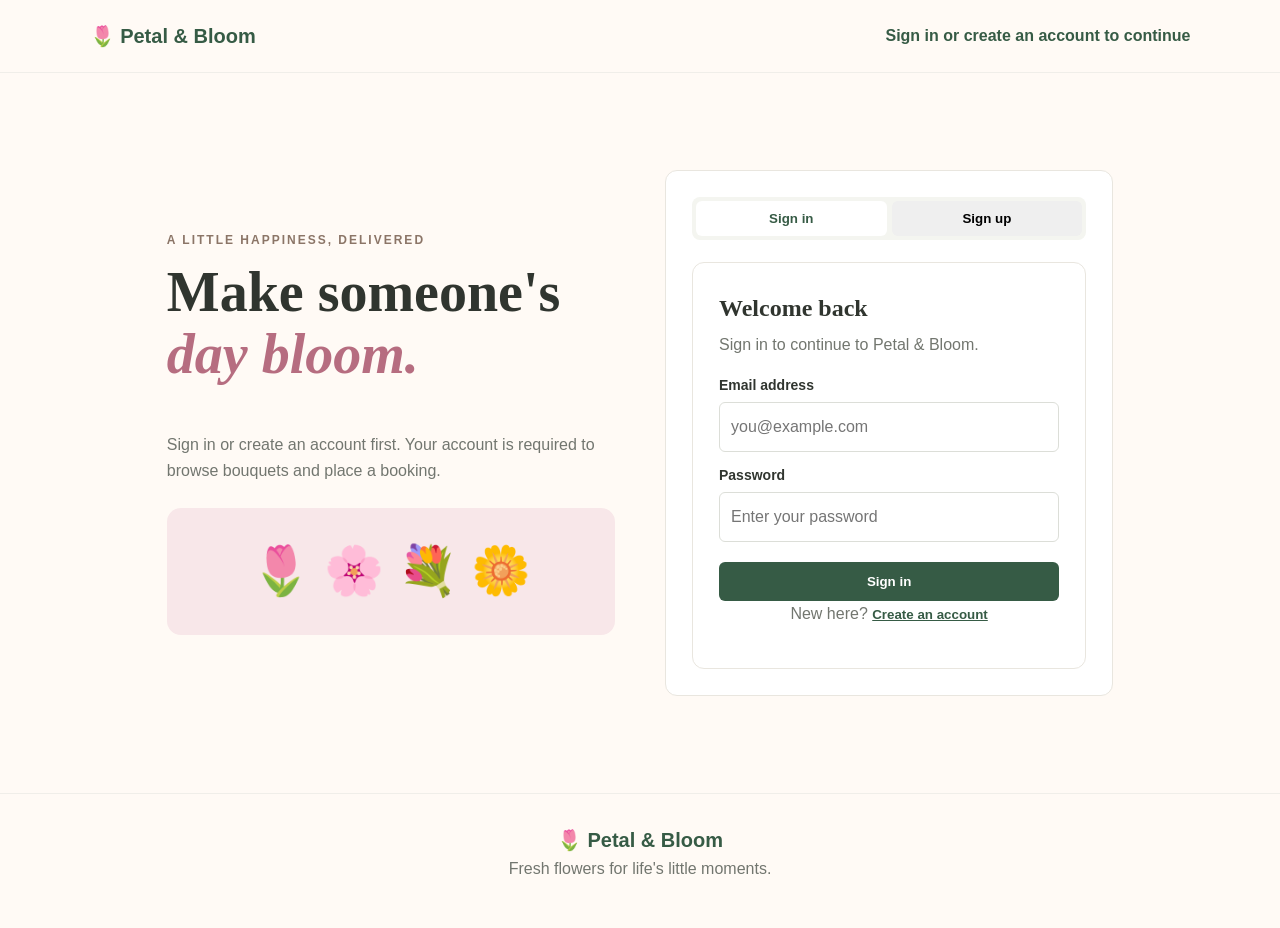
==== commit c47a4885: "Describe your update here" ====
--- a/index.html
+++ b/index.html
@@ -26,9 +26,9 @@
         <p class="eyebrow">A little happiness, delivered</p>
         <h1>Flowers for<br><span>every feeling.</span></h1>
         <p>Thoughtful bouquets for birthdays, celebrations, and just-because moments.</p>
-        <img class="hero-image" src="images/img23.jpg" alt="Assorted fresh flower bouquet">
         <a class="button" href="#flowers">Explore bouquets</a>
       </div>
+      <img class="hero-image" src="images/img23.jpg" alt="Assorted fresh flower bouquet">
     </section>
 
     <section class="section" id="flowers">
@@ -78,7 +78,8 @@
     </section>
 
     <section class="booking-section" id="booking">
-      <div class="booking-intro">
+      <div class="booking-left">
+        <div class="booking-intro">
         <p class="eyebrow">Make it special</p>
         <h2>Book your flowers</h2>
         <p>Tell us where and when you'd like your bouquet. We'll prepare your booking details.</p>
@@ -98,7 +99,8 @@
           </div>
         </div>
 
-        <div class="small-note">Fresh flowers · Thoughtful gifts · Made with care</div>
+          <div class="small-note">Fresh flowers · Thoughtful gifts · Made with care</div>
+        </div>
         <img class="booking-image" src="images/img1.webp" alt="Handcrafted floral arrangement">
       </div>
 
--- a/styles/style.css
+++ b/styles/style.css
@@ -1,287 +1,515 @@
-
-
-
-:root {
-  --green: #365b45;
-  --dark-green: #254332;
-  --pink: #f8e7e9;
-  --cream: #fffaf5;
-  --text: #30352f;
-  --muted: #72766f;
-  --border: #e9e6df;
-}
-
-* { box-sizing: border-box; }
+* {
+  box-sizing: border-box;
+}
+
 body {
-  margin: 0;
-  font-family: Arial, sans-serif;
-  color: var(--text);
-  line-height: 1.6;
+  margin: 0; font-family: Arial, sans-serif; color: #30352f; line-height: 1.6;
   background: white;
 }
-a { color: inherit; text-decoration: none; }
-h1, h2, h3, p { margin-top: 0; }
-
+
+a {
+  color: inherit; text-decoration: none;
+}
+
+h1, h2, h3, p {
+  margin-top: 0;
+}
 
 .site-header {
+  display: flex; justify-content: space-between; align-items: center; padding: 20px 7%;
+  border-bottom: 1px solid #f0eee9;
+}
+
+.logo {
+  color: #365b45; font-size: 20px; font-weight: bold;
+}
+
+nav {
+  display: flex; gap: 24px; color: #555c54;
+}
+
+nav a:hover, .mini-link:hover {
+  color: #365b45;
+}
+
+/* Home page */
+.hero {
+  display: grid; grid-template-columns: 1fr 1fr; align-items: center; gap: 55px;
+  padding: 70px 10%; background: #fffaf5;
+}
+
+.hero-copy {
+  max-width: 520px;
+}
+
+.hero-image {
+  width: 100%; height: 430px; object-fit: cover; border: 8px solid white;
+  border-radius: 12px;
+}
+
+.eyebrow {
+  margin-bottom: 12px; color: #8b7567; font-size: 12px; font-weight: bold;
+  letter-spacing: 2px; text-transform: uppercase;
+}
+
+h1, .section-heading h2, .booking-intro h2,
+.auth-form h2, .modal-card h2, .profile-card h2,
+.order-card-heading h2 {
+  font-family: Georgia, serif;
+}
+
+h1 {
+  font-size: 56px; line-height: 1.1;
+}
+
+h1 span, .profile-page-heading h1 span {
+  color: #b66d80; font-style: italic;
+}
+
+.hero-copy > p:not(.eyebrow), .booking-intro > p:not(.eyebrow) {
+  color: #72766f; max-width: 420px;
+}
+
+.button, .select-button, .auth-tab, .text-button {
+  cursor: pointer;
+}
+
+.button {
+  display: inline-block; padding: 12px 22px; color: white; background: #365b45;
+  border: 0; border-radius: 6px; font-weight: bold;
+}
+
+.button:hover {
+  background: #254332;
+}
+
+.section {
+  padding: 70px 8%;
+}
+
+.section-heading {
+  margin-bottom: 35px; text-align: center;
+}
+
+.section-heading h2, .booking-intro h2 {
+  font-size: 37px;
+}
+
+.section-heading > p:last-child {
+  color: #72766f;
+}
+
+.flower-grid {
+  display: grid; grid-template-columns: repeat(3, 1fr); gap: 24px; max-width: 1100px;
+  margin: auto;
+}
+
+.flower-card {
+  overflow: hidden; border: 1px solid #e9e6df; border-radius: 12px;
+}
+
+.flower-card:hover {
+  transform: translateY(-3px);
+}
+
+.bouquet-image {
+  height: 190px; display: flex; align-items: center; justify-content: center;
+  font-size: 56px;
+}
+
+.pink {
+  background: #f8e9ed; }
+.sunny { background: #fbf0d6; }
+.lavender { background: #eee8f5;
+}
+
+.card-content {
+  padding: 20px;
+}
+
+.card-content h3 {
+  font-family: Georgia, serif;
+}
+
+.card-content p {
+  min-height: 44px; color: #72766f; font-size: 14px;
+}
+
+.card-bottom {
+  display: flex; justify-content: space-between; align-items: center; gap: 10px;
+}
+
+.card-bottom strong, .total-row strong {
+  color: #365b45;
+}
+
+.select-button {
+  padding: 9px 12px; color: #365b45; background: white; border: 1px solid #cbd6cc;
+  border-radius: 5px; font-weight: bold;
+}
+
+.select-button:hover {
+  background: #f0f5f0;
+}
+
+.booking-section {
+  display: grid; grid-template-columns: 1fr 1fr; align-items: stretch; gap: 28px;
+  padding: 75px 7%; background: #f7f8f3;
+}
+
+.booking-left {
+  display: flex; flex-direction: column; min-width: 0;
+}
+
+.booking-intro {
+  padding-top: 20px;
+}
+
+.booking-perks {
+  display: grid; grid-template-columns: repeat(3, 1fr); gap: 8px;
+}
+
+.booking-perks > div {
+  padding: 10px; background: white; border: 1px solid #e9e6df; border-radius: 8px;
+}
+
+.booking-perks strong, .booking-perks small {
+  display: block;
+}
+
+.booking-perks strong {
+  color: #365b45; font-size: 13px;
+}
+
+.booking-perks small {
+  color: #72766f; font-size: 11px;
+}
+
+.small-note {
+  margin-top: 25px; color: #365b45;
+}
+
+.booking-image {
+  display: block; flex: 1; width: 100%; min-height: 250px;
+  margin-top: 25px; object-fit: cover; border: 1px solid #e9e6df; border-radius: 12px;
+}
+
+form, .auth-card, .order-card, .empty-orders, .profile-card {
+  padding: 26px; background: white; border: 1px solid #e9e6df; border-radius: 12px;
+}
+
+form label, .auth-form label, .profile-field label {
+  display: block; margin: 12px 0 6px; font-size: 14px; font-weight: bold;
+}
+
+input, select, textarea {
+  width: 100%; padding: 11px; color: #30352f; background: white;
+  border: 1px solid #dcded8; border-radius: 6px; font: inherit;
+}
+
+input:focus, select:focus, textarea:focus {
+  outline: 2px solid #d4e1d5;
+}
+
+textarea {
+  resize: vertical;
+}
+
+.total-row {
+  display: flex; justify-content: space-between; padding: 16px 0; border-top: 1px solid #e9e6df;
+}
+
+.submit-button {
+  width: 100%;
+}
+
+.booking-section form::before {
+  content: 'YOUR BOOKING DETAILS'; display: block; margin-bottom: 10px; color: #8b7567;
+  font-size: 11px; letter-spacing: 2px;
+}
+
+footer {
+  padding: 30px 7%; text-align: center; border-top: 1px solid #f0eee9;
+}
+
+footer p, footer small, .form-note, .demo-note {
+  color: #72766f;
+}
+
+.modal {
+  display: none; position: fixed; inset: 0; z-index: 5;
+  align-items: center; justify-content: center; padding: 20px; background: #17221bc2;
+}
+
+.modal.show {
   display: flex;
-  justify-content: space-between;
-  align-items: center;
-  padding: 20px 7%;
-  border-bottom: 1px solid #f0eee9;
-}
-.logo { color: var(--green); font-size: 1.2rem; font-weight: bold; }
-nav { display: flex; gap: 24px; color: #555c54; }
-nav a:hover, .mini-link:hover { color: var(--green); }
-
-
-.hero {
-  display: grid;
-  grid-template-columns: 1fr;
-  gap: 35px;
-  padding: 70px 10%;
-  background: var(--cream);
-}
-.eyebrow {
-  margin-bottom: 12px;
-  color: #8b7567;
-  font-size: .75rem;
-  font-weight: bold;
-  letter-spacing: 2px;
-  text-transform: uppercase;
-}
-h1, .section-heading h2, .booking-intro h2,
-.auth-form h2, .modal-card h2, .tracking-title,
-.profile-card h2, .order-card-heading h2 {
+}
+
+.modal-card {
+  width: 100%; max-width: 420px; padding: 35px 25px; text-align: center;
+  background: #fffaf5; border-radius: 14px;
+}
+
+.modal-flower {
+  font-size: 48px;
+}
+
+/* Sign in and sign up pages */
+.auth-page, .orders-page {
+  background: #fffaf5;
+}
+
+.auth-wrap {
+  display: grid; grid-template-columns: 1fr 1fr; gap: 50px; align-items: center;
+  max-width: 1100px; min-height: 80vh; margin: auto; padding: 50px 6%;
+}
+
+.auth-art h1 {
   font-family: Georgia, serif;
 }
-h1 { font-size: clamp(2.5rem, 5vw, 4rem); line-height: 1.1; }
-h1 span, .profile-page-heading h1 span { color: #b66d80; font-style: italic; }
-.hero-copy > p:not(.eyebrow), .booking-intro > p:not(.eyebrow) { color: var(--muted); max-width: 420px; }
-.button, .select-button, .auth-tab, .text-button { cursor: pointer; }
-.button {
-  display: inline-block;
-  padding: 12px 22px;
-  color: white;
-  background: var(--green);
-  border: 0;
-  border-radius: 6px;
-  font-weight: bold;
-}
-.button:hover { background: var(--dark-green); }
-.hero-art {
-  min-height: 300px;
-  position: relative;
-  display: flex;
-  align-items: center;
-  justify-content: center;
-  background: #f4dfe2;
-  border-radius: 48% 48% 12px 12px;
-}
-.flower, .leaf { position: absolute; }
-.flower-one { top: 17%; left: 21%; font-size: 7rem; transform: rotate(-14deg); }
-.flower-two { top: 14%; right: 18%; font-size: 6.5rem; transform: rotate(12deg); }
-.flower-three { top: 37%; left: 37%; font-size: 8rem; }
-.leaf { right: 25%; bottom: 12%; font-size: 5rem; }
-.hero-note, .showcase-tag {
-  position: absolute;
-  padding: 10px 14px;
-  color: var(--green);
-  background: var(--cream);
-  border-radius: 8px;
-  font-family: Georgia, serif;
-}
-.hero-note { bottom: 20px; left: 20px; }
-
-
-.section { padding: 70px 8%; }
-.section-heading { margin-bottom: 35px; text-align: center; }
-.section-heading h2, .booking-intro h2 { font-size: 2.3rem; }
-.section-heading > p:last-child { color: var(--muted); }
-.flower-grid { display: grid; grid-template-columns: repeat(3, 1fr); gap: 24px; max-width: 1100px; margin: auto; }
-.flower-card { overflow: hidden; border: 1px solid var(--border); border-radius: 12px; }
-.flower-card:hover { transform: translateY(-3px); }
-.bouquet-image { height: 190px; display: flex; align-items: center; justify-content: center; gap: 5px; font-size: 3.5rem; }
-.pink { background: #f8e9ed; }
-.sunny { background: #fbf0d6; }
-.lavender { background: #eee8f5; }
-.card-content { padding: 20px; }
-.card-content h3 { font-family: Georgia, serif; }
-.card-content p { min-height: 44px; color: var(--muted); font-size: .9rem; }
-.card-bottom { display: flex; justify-content: space-between; align-items: center; gap: 10px; }
-.card-bottom strong, .total-row strong { color: var(--green); }
-.select-button { padding: 9px 12px; color: var(--green); background: white; border: 1px solid #cbd6cc; border-radius: 5px; font-weight: bold; }
-.select-button:hover { background: #f0f5f0; }
-
-
-.booking-section { display: grid; grid-template-columns: 1fr 1fr; gap: 55px; padding: 75px 10%; background: #f7f8f3; }
-.booking-intro { padding-top: 20px; }
-.small-note { margin-top: 25px; color: var(--green); }
-form, .auth-card, .order-card, .empty-orders, .profile-card {
-  padding: 26px;
-  background: white;
-  border: 1px solid var(--border);
-  border-radius: 12px;
-}
-form label, .auth-form label, .profile-field label { display: block; margin: 12px 0 6px; font-weight: bold; font-size: .9rem; }
-input, select, textarea {
-  width: 100%;
-  padding: 11px;
-  color: var(--text);
-  background: white;
-  border: 1px solid #dcded8;
-  border-radius: 6px;
-  font: inherit;
-}
-input:focus, select:focus, textarea:focus { outline: 2px solid #d4e1d5; }
-textarea { resize: vertical; }
-.total-row { display: flex; justify-content: space-between; padding: 16px 0; border-top: 1px solid var(--border); }
-.submit-button { width: 100%; }
-.form-note, .demo-note { color: var(--muted); font-size: .78rem; text-align: center; }
-
-
-footer { padding: 30px 7%; text-align: center; border-top: 1px solid #f0eee9; }
-footer p, footer small { color: var(--muted); }
-.modal { display: none; position: fixed; inset: 0; z-index: 5; align-items: center; justify-content: center; padding: 20px; background: #17221bc2; }
-.modal.show { display: flex; }
-.modal-card { width: 100%; max-width: 420px; padding: 35px 25px; text-align: center; background: var(--cream); border-radius: 14px; }
-.modal-flower { font-size: 3rem; }
-
-
-.auth-page { min-height: 100vh; background: var(--cream); }
-.back-link { color: var(--green); font-weight: bold; }
-.auth-wrap { display: grid; grid-template-columns: 1fr 1fr; gap: 50px; align-items: center; max-width: 1100px; min-height: 80vh; margin: auto; padding: 50px 6%; }
-.auth-art h1 { font-family: Georgia, serif; }
-.auth-art > p:not(.eyebrow), .auth-subtitle, .auth-switch { color: var(--muted); }
-.auth-flowers { margin-top: 25px; padding: 25px; text-align: center; font-size: 3rem; letter-spacing: 5px; background: var(--pink); border-radius: 14px; }
-.auth-tabs { display: grid; grid-template-columns: 1fr 1fr; gap: 5px; padding: 4px; margin-bottom: 22px; background: #f4f5f0; border-radius: 8px; }
-.auth-tab { padding: 10px; border: 0; border-radius: 6px; font-weight: bold; }
-.auth-tab.active { color: var(--green); background: white; }
+
+.auth-art > p:not(.eyebrow), .auth-subtitle, .auth-switch,
+.auth-message, .profile-intro, .profile-hint, .field-help,
+.profile-save-note, .orders-heading > p:last-child,
+.order-label, .order-details span {
+  color: #72766f;
+}
+
+.auth-flowers {
+  margin-top: 25px; padding: 25px; text-align: center; font-size: 48px;
+  background: #f8e7e9; border-radius: 14px;
+}
+
+.auth-tabs {
+  display: grid; grid-template-columns: 1fr 1fr; gap: 5px; padding: 4px;
+  margin-bottom: 22px; background: #f4f5f0; border-radius: 8px;
+}
+
+.auth-tab {
+  padding: 10px; border: 0; border-radius: 6px; font-weight: bold;
+}
+
+.auth-tab.active {
+  color: #365b45; background: white; }
 .auth-form h2 { margin-bottom: 5px; }
-.auth-submit { width: 100%; margin-top: 20px; }
-.auth-switch { text-align: center; }
-.text-button { padding: 0; color: var(--green); background: none; border: 0; font-weight: bold; text-decoration: underline; }
-.auth-message { display: none; padding: 10px; margin-bottom: 15px; border-radius: 6px; }
-.auth-message.show { display: block; }
+.auth-submit { width: 100%;
+  margin-top: 20px; }
+.auth-switch { text-align: center;
+}
+
+.text-button {
+  padding: 0; color: #365b45; background: none; border: 0;
+  font-weight: bold; text-decoration: underline;
+}
+
+.auth-message {
+  display: none; padding: 10px; margin-bottom: 15px; border-radius: 6px;
+}
+
+.auth-message.show {
+  display: block; }
 .auth-message.error { color: #9b3526; background: #fff0ed; }
-.auth-message.success { color: #285b38; background: #edf6ee; }
-
-
-.orders-page { min-height: 65vh; padding: 55px 7%; background: var(--cream); }
-.orders-heading, .order-card, .empty-orders, .order-actions { max-width: 900px; margin-right: auto; margin-left: auto; }
-.orders-heading { margin-bottom: 30px; }
+.auth-message.success { color: #285b38;
+  background: #edf6ee;
+}
+
+.back-link {
+  color: #365b45; font-weight: bold;
+}
+
+/* Orders page */
+.orders-page {
+  min-height: 65vh; padding: 55px 7%;
+}
+
+.orders-heading, .order-card, .empty-orders, .order-actions {
+  max-width: 900px; margin-right: auto; margin-left: auto;
+}
+
+.orders-heading {
+  margin-bottom: 30px; }
 .orders-heading h1 { margin-bottom: 10px; }
-.orders-heading > p:last-child, .order-label, .order-details span { color: var(--muted); }
-.order-card, .empty-orders { margin-bottom: 22px; }
-.order-card-heading { display: flex; justify-content: space-between; align-items: center; gap: 15px; padding-bottom: 18px; border-bottom: 1px solid var(--border); }
-.order-card-heading h2, .empty-orders h2 { color: var(--green); }
-.order-status { padding: 6px 11px; color: var(--green); background: #edf4ee; border-radius: 20px; font-size: .8rem; font-weight: bold; }
-.order-details { display: grid; grid-template-columns: 1fr 1fr; gap: 18px; padding: 20px 0; }
-.order-details div { display: flex; flex-direction: column; overflow-wrap: anywhere; }
-.tracking-steps { display: grid; grid-template-columns: repeat(4, 1fr); gap: 10px; }
-.tracking-step { display: flex; flex-direction: column; align-items: center; gap: 8px; color: #858980; text-align: center; font-size: .82rem; }
-.step-dot { display: grid; place-items: center; width: 32px; height: 32px; border: 1px solid #dcded8; border-radius: 50%; background: #f5f5f1; }
-.tracking-step.current { color: var(--green); font-weight: bold; }
-.tracking-step.current .step-dot { color: white; background: var(--green); }
-.tracking-note { padding: 12px; color: var(--muted); background: #f7f8f3; border-radius: 7px; font-size: .8rem; }
-.empty-orders { padding: 40px 25px; text-align: center; }
-.empty-orders > div { font-size: 3rem; }
-
-
-.profile-body { background: #f8faf6; }
-.profile-page { max-width: 1100px; margin: auto; padding: 45px 24px 75px; }
-.profile-page-heading { max-width: 760px; margin: 0 auto 28px; }
-.profile-page-heading h1 { font-size: 3rem; }
-.profile-intro, .profile-hint, .field-help, .profile-save-note { color: var(--muted); }
-.profile-layout { display: grid; grid-template-columns: 250px 1fr; gap: 24px; align-items: start; }
-.profile-sidebar { position: sticky; top: 20px; padding: 20px; background: white; border: 1px solid var(--border); border-radius: 12px; }
-.profile-identity { display: flex; align-items: center; gap: 12px; padding-bottom: 18px; border-bottom: 1px solid var(--border); }
-.profile-avatar, .profile-section-icon, .discovery-icon, .empty-bloom { display: grid; place-items: center; border-radius: 12px; background: var(--pink); }
-.profile-avatar { width: 48px; height: 48px; font-size: 1.4rem; }
-.profile-identity-label, .profile-identity-name { margin: 0; }
-.profile-identity-label { color: var(--muted); font-size: .75rem; }
+.order-card, .empty-orders { margin-bottom: 22px;
+}
+
+.order-card-heading {
+  display: flex; justify-content: space-between; align-items: center; gap: 15px;
+  padding-bottom: 18px; border-bottom: 1px solid #e9e6df;
+}
+
+.order-card-heading h2, .empty-orders h2 {
+  color: #365b45;
+}
+
+.order-status {
+  padding: 6px 11px; color: #365b45; background: #edf4ee; border-radius: 20px;
+  font-size: 13px; font-weight: bold;
+}
+
+.order-details {
+  display: grid; grid-template-columns: 1fr 1fr; gap: 18px; padding: 20px 0;
+}
+
+.order-details div {
+  display: flex; flex-direction: column; overflow-wrap: anywhere;
+}
+
+.tracking-note {
+  padding: 12px; color: #72766f; background: #f7f8f3; border-radius: 7px;
+  font-size: 13px;
+}
+
+.empty-orders {
+  padding: 40px 25px; text-align: center; }
+.empty-orders > div { font-size: 48px;
+}
+
+/* Profile page */
+.profile-body {
+  background: #f8faf6;
+}
+
+.profile-page {
+  max-width: 1100px; margin: auto; padding: 45px 24px 75px;
+}
+
+.profile-welcome {
+  display: flex; justify-content: space-between; align-items: center; gap: 20px;
+  margin-bottom: 25px;
+}
+
+.profile-page-heading h1 {
+  font-size: 48px; }
+.profile-welcome-action, .profile-menu-link { padding: 10px; }
+.profile-welcome-action { color: #365b45; background: #edf4ee;
+  border-radius: 20px;
+}
+
+.profile-layout {
+  display: grid; grid-template-columns: 250px 1fr; gap: 24px; align-items: start;
+}
+
+.profile-sidebar {
+  position: sticky; top: 20px; padding: 20px; background: white;
+  border: 1px solid #e9e6df; border-radius: 12px;
+}
+
+.profile-avatar, .profile-section-icon, .discovery-icon {
+  display: grid; place-items: center; background: #f8e7e9; border-radius: 12px;
+}
+
+.profile-avatar {
+  width: 48px; height: 48px; font-size: 22px; }
+.profile-identity-label { color: #72766f;
+  font-size: 12px; }
 .profile-identity-name { font-weight: bold; overflow-wrap: anywhere; }
-.profile-menu { display: grid; gap: 6px; padding: 16px 0; }
-.profile-menu-link { display: block; padding: 10px; border-radius: 7px; }
-.profile-menu-link:hover, .profile-menu-link.active { color: var(--green); background: #edf4ee; }
-.profile-sidebar-footer { padding-top: 12px; border-top: 1px solid var(--border); }
-.profile-sidebar-footer p { color: var(--muted); font-size: .85rem; }
+.profile-member-pill { color: #a35e72;
+  font-size: 12px;
+}
+
+.profile-menu {
+  display: grid; gap: 6px; padding: 16px 0;
+}
+
+.profile-menu-link {
+  display: block; border-radius: 7px; }
+.profile-menu-link:hover, .profile-menu-link.active { color: #365b45; background: #edf4ee;
+  }
+.profile-sidebar-footer { padding-top: 12px; border-top: 1px solid #e9e6df; }
+.profile-sidebar-footer p, .profile-sidebar-note p { color: #72766f; font-size: 13px;
+  }
+.profile-sidebar-note, .profile-empty-state { padding: 14px; background: #eef6ef; border-radius: 10px; }
+.profile-sidebar-note p, .profile-empty-state p { margin: 4px 0 0;
+  }
+.profile-floral-art { margin-top: 15px; padding: 12px; background: #f8eef0; font-size: 32px;
+  }
 .profile-content { min-width: 0; }
-.profile-card { margin-bottom: 20px; }
-.profile-section-heading { display: flex; justify-content: space-between; gap: 15px; margin-bottom: 20px; }
-.profile-section-heading h2 { margin-bottom: 5px; }
-.profile-section-icon { width: 42px; height: 42px; }
-.profile-fields-grid { display: grid; grid-template-columns: 1fr 1fr; gap: 16px; }
-.profile-field { display: grid; gap: 6px; }
+.profile-card { margin-bottom: 20px;
+}
+
+.profile-section-heading {
+  display: flex; justify-content: space-between; gap: 15px; margin-bottom: 20px;
+}
+
+.profile-section-heading h2 {
+  margin-bottom: 5px; }
+.profile-section-icon { width: 42px; height: 42px;
+}
+
+.profile-fields-grid {
+  display: grid; grid-template-columns: 1fr 1fr; gap: 16px;
+}
+
+.profile-field {
+  display: grid; gap: 6px; }
 .profile-field-wide { grid-column: 1 / -1; }
-.profile-form { display: grid; gap: 10px; max-width: 560px; }
+.profile-form { display: grid;
+  gap: 10px; max-width: 560px; }
 .profile-form input { margin: 0; }
-.profile-form .button { justify-self: start; }
-.profile-form-actions { display: flex; flex-wrap: wrap; gap: 12px; margin-top: 18px; }
-.profile-update-item { display: grid; grid-template-columns: 1fr auto; gap: 8px; padding: 14px 0; border-bottom: 1px solid var(--border); }
-.profile-update-item p { grid-column: 1 / -1; margin: 0; color: var(--muted); }
+.profile-form .button { justify-self: start;
+  }
+.profile-form-actions { display: flex; flex-wrap: wrap; gap: 12px; margin-top: 18px;
+  }
+.profile-update-item { display: grid; grid-template-columns: 1fr auto; gap: 8px; padding: 14px 0;
+  border-bottom: 1px solid #e9e6df; }
+.profile-update-item p { grid-column: 1 / -1; margin: 0; color: #72766f;
+  }
 .profile-orders-button { margin-top: 18px; }
 .profile-nav-link { white-space: nowrap; }
-.button-secondary { color: var(--green); background: white; border: 1px solid #b9cbbd; }
-.profile-welcome { display: flex; justify-content: space-between; align-items: center; gap: 20px; margin-bottom: 25px; }
-.profile-welcome-action { padding: 10px 14px; color: var(--green); background: #edf4ee; border-radius: 20px; }
-.profile-brand-card { padding-bottom: 15px; border-bottom: 1px solid var(--border); }
-.profile-member-pill { color: #a35e72; font-size: .75rem; }
-.profile-sidebar-note, .profile-empty-state { padding: 14px; background: #eef6ef; border-radius: 10px; }
-.profile-sidebar-note p, .profile-empty-state p { margin: 4px 0 0; color: var(--muted); font-size: .8rem; }
-.profile-floral-art { margin-top: 15px; padding: 12px; background: #f8eef0; font-size: 2rem; }
-.profile-input-wrap { display: flex; align-items: center; border: 1px solid var(--border); border-radius: 7px; }
-.profile-input-wrap > span { padding: 0 10px; }
+.button-secondary { color: #365b45; background: white;
+  border: 1px solid #b9cbbd; }
+.profile-brand-card { padding-bottom: 15px; border-bottom: 1px solid #e9e6df; }
+.profile-input-wrap { display: flex;
+  align-items: center; border: 1px solid #e9e6df; border-radius: 7px; }
+.profile-input-wrap > span { padding: 0 10px;
+  }
 .profile-input-wrap input { border: 0; }
-.mini-link { color: var(--green); font-weight: bold; }
-.profile-discovery { display: flex; justify-content: space-between; align-items: center; gap: 15px; padding: 14px; background: #fff5f6; border-radius: 10px; }
-.discovery-copy { display: flex; align-items: center; gap: 10px; }
+.mini-link { color: #365b45; font-weight: bold; }
+.profile-discovery { display: flex;
+  justify-content: space-between; align-items: center; gap: 15px; padding: 14px;
+  background: #fff5f6; border-radius: 10px; }
+.discovery-copy { display: flex; align-items: center;
+  gap: 10px; }
 .discovery-icon { width: 38px; height: 38px; }
-.discovery-copy p { margin: 0; color: var(--muted); font-size: .8rem; }
-.profile-empty-state { display: flex; align-items: center; gap: 12px; background: #fbfcfa; border: 1px dashed #d8e2d9; }
-.empty-bloom { width: 46px; height: 46px; flex-shrink: 0; }
-
-
-.hero-copy img, .booking-intro img { display: block; width: 100%; max-width: 360px; height: 220px; margin: 22px 0; object-fit: cover; border-radius: 12px; }
-.hero-image { border: 8px solid white; }
-.booking-image { border: 1px solid var(--border); }
-.booking-showcase { position: relative; height: 220px; margin: 25px 0; overflow: hidden; background: linear-gradient(135deg, #e9f2e9, #f8e9ec); border-radius: 20px; }
-.showcase-bloom, .showcase-leaf { position: absolute; }
-.bloom-a { left: 17%; bottom: 20px; font-size: 5rem; }
-.bloom-b { left: 40%; top: 30px; font-size: 4rem; }
-.bloom-c { right: 17%; bottom: 25px; font-size: 4.5rem; }
-.showcase-leaf { right: 32%; bottom: 5px; font-size: 4rem; }
-.showcase-tag { top: 15px; right: 15px; }
-.booking-perks { display: grid; grid-template-columns: repeat(3, 1fr); gap: 8px; }
-.booking-perks > div { padding: 10px; background: white; border: 1px solid var(--border); border-radius: 8px; }
-.booking-perks span, .booking-perks strong, .booking-perks small { display: block; }
-.booking-perks span { color: #b66d80; }
-.booking-perks strong { color: var(--green); font-size: .8rem; }
-.booking-perks small { color: var(--muted); font-size: .7rem; }
-.booking-section form::before { content: 'YOUR BOOKING DETAILS'; display: block; margin-bottom: 10px; color: #8b7567; font-size: .7rem; letter-spacing: 2px; }
-
+.discovery-copy p { margin: 0;
+  color: #72766f; font-size: 13px; }
+.profile-empty-state { display: flex; align-items: center;
+  gap: 12px; background: #fbfcfa; border: 1px dashed #d8e2d9; }
+.empty-bloom { display: grid;
+  place-items: center; width: 46px; height: 46px; background: #f8e7e9;
+  border-radius: 12px;
+}
 
 @media (max-width: 760px) {
   .site-header { align-items: flex-start; flex-direction: column; gap: 12px; }
-  nav { flex-wrap: wrap; gap: 12px; }
+  nav { flex-wrap: wrap;
+  gap: 12px; }
   .hero, .booking-section, .auth-wrap { grid-template-columns: 1fr; padding: 40px 6%; }
-  .flower-grid { grid-template-columns: 1fr; max-width: 420px; }
+  .hero-image { height: 280px;
+  }
+  .booking-image { height: 320px; min-height: 0; flex: none; }
+  .flower-grid { grid-template-columns: 1fr;
+  max-width: 420px; }
   .booking-perks { grid-template-columns: 1fr; }
   .auth-wrap { gap: 25px; }
-  .profile-layout { grid-template-columns: 1fr; }
+  .profile-layout { grid-template-columns: 1fr;
+  }
   .profile-sidebar { position: static; }
   .profile-welcome { align-items: flex-start; flex-direction: column; }
-  .profile-floral-art { display: none; }
-  .hero-copy img, .booking-intro img { max-width: 100%; }
-}
+  .profile-floral-art { display: none;
+  };
+}
+
 @media (max-width: 600px) {
   .order-details, .profile-fields-grid { grid-template-columns: 1fr; }
   .profile-field-wide { grid-column: auto; }
-  .tracking-steps { grid-template-columns: 1fr 1fr; row-gap: 20px; }
-  .order-card-heading, .profile-discovery { align-items: flex-start; flex-direction: column; }
+  .order-card-heading, .profile-discovery { align-items: flex-start; flex-direction: column;
+  }
   .profile-menu { grid-template-columns: 1fr 1fr; }
   .profile-menu-link:last-child { grid-column: 1 / -1; }
   .profile-update-item { grid-template-columns: 1fr; }
-  .profile-update-item p { grid-column: auto; }
+  .profile-update-item p { grid-column: auto;
+  }
   .profile-form-actions { flex-direction: column; }
-}
+  .tracking-steps { grid-template-columns: 1fr 1fr; row-gap: 20px; };
+}
